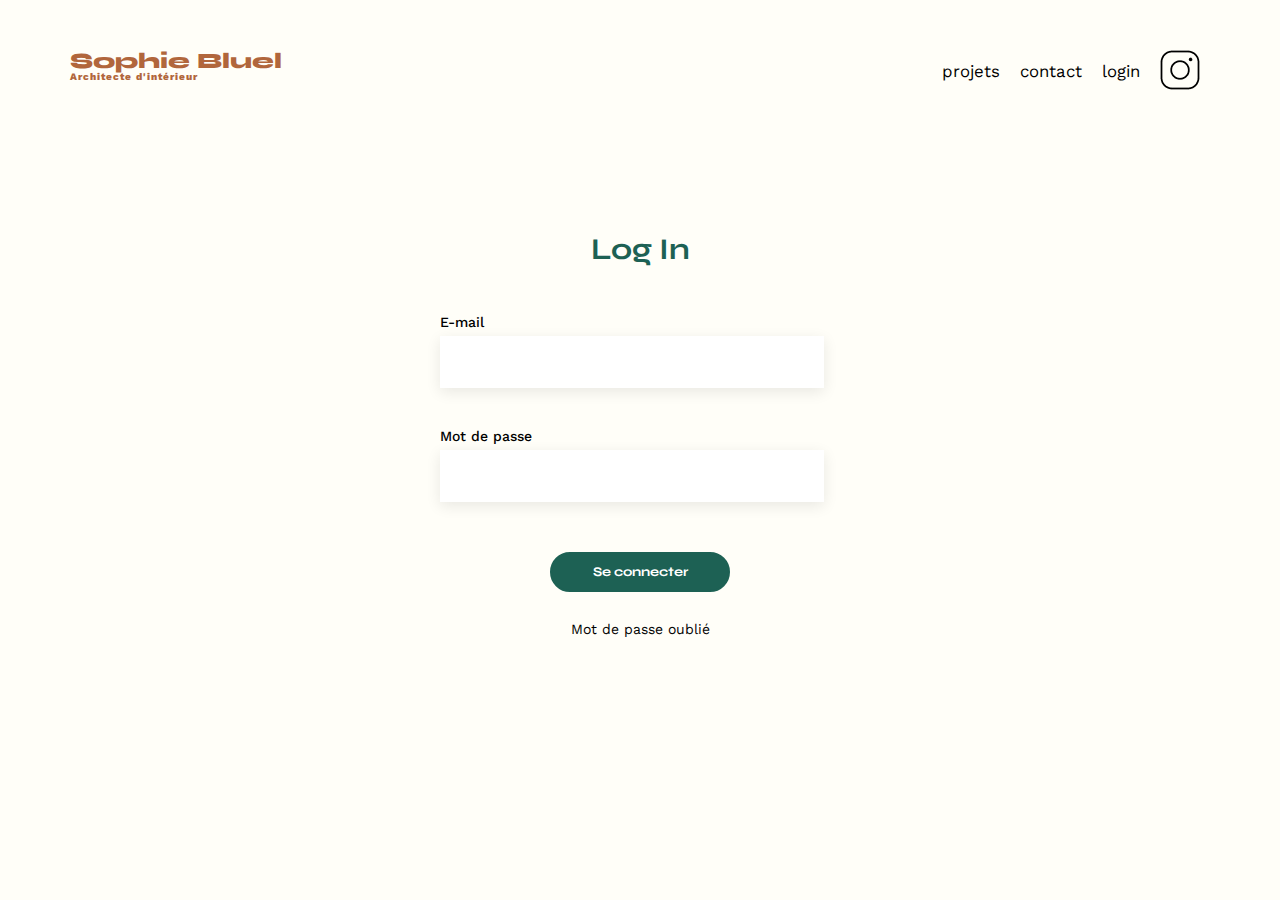
==== FrontEnd/login.html @ e3b065b9 "page de login intégrée non fonctionnelle" ====
<!DOCTYPE html>
<html lang="fr">
  <head>
    <meta charset="UTF-8" />
    <title>Sophie Bluel - Architecte d'intérieur</title>
    <meta name="viewport" content="width=device-width, initial-scale=1.0" />
    <link rel="preconnect" href="https://fonts.googleapis.com" />
    <link rel="preconnect" href="https://fonts.gstatic.com" crossorigin />
    <link
      href="https://fonts.googleapis.com/css2?family=Syne:wght@700;800&family=Work+Sans&display=swap"
      rel="stylesheet"
    />
    <meta name="description" content="" />
    <link rel="stylesheet" href="./assets/style.css" />
    <script src="./assets/index.js"></script>
  </head>
  <body>
    <header>
      <h1>Sophie Bluel <span>Architecte d'intérieur</span></h1>
      <nav>
        <ul>
          <li>projets</li>
          <li>contact</li>
          <li><a href="./login.html">login</a></li>
          <li><img src="./assets/icons/instagram.png" alt="Instagram" /></li>
        </ul>
      </nav>
    </header>
    <main class="logincard">
      <div class="login">
        <h2>Log In</h2>
        <form>
          <label >E-mail</label>
          <input type="text" id="username" name="username" required />

          <label>Mot de passe</label>
          <input type="password" id="password" name="password" required />
          <div class="loginbas">
          <button type="submit">Se connecter</button>
          <a a href=#>Mot de passe oublié</a>
        </div>
        </form>
      </div>
    </main>
  </body>
</html>
---- FrontEnd/assets/style.css ----
/* http://meyerweb.com/eric/tools/css/reset/
   v2.0 | 20110126
   License: none (public domain)
*/

html, body, div, span, applet, object, iframe,
h1, h2, h3, h4, h5, h6, p, blockquote, pre,
a, abbr, acronym, address, big, cite, code,
del, dfn, em, img, ins, kbd, q, s, samp,
small, strike, strong, sub, sup, tt, var,
b, u, i, center,
dl, dt, dd, ol, ul, li,
fieldset, form, label, legend,
table, caption, tbody, tfoot, thead, tr, th, td,
article, aside, canvas, details, embed,
figure, figcaption, footer, header, hgroup,
menu, nav, output, ruby, section, summary,
time, mark, audio, video {
	margin: 0;
	padding: 0;
	border: 0;
	font-size: 100%;
	font: inherit;
	vertical-align: baseline;
}
/* HTML5 display-role reset for older browsers */
article, aside, details, figcaption, figure,
footer, header, hgroup, menu, nav, section {
	display: block;
}
body {
	line-height: 1;
	background-color: #FFFEF8;
}
ol, ul {
	list-style: none;
}
blockquote, q {
	quotes: none;
}
blockquote:before, blockquote:after,
q:before, q:after {
	content: '';
	content: none;
}
table {
	border-collapse: collapse;
	border-spacing: 0;
}
/** end reset css**/
body {
	max-width: 1140px;
	margin:auto;
	font-family: 'Work Sans' ;
	font-size: 14px;
}
header {
	display: flex;
	justify-content: space-between;
	margin: 50px 0
}
section {
	margin: 50px 0
}

h1{
	display: flex;
	flex-direction: column;
	font-family: 'Syne';
	font-size: 22px;
	font-weight: 800;
	color: #B1663C
}

h1 > span {
	font-family: 'Work Sans';
	font-size:10px;
	letter-spacing: 0.1em;
;
}

h2{
	font-family: 'Syne';
	font-weight: 700;
	font-size: 30px;
	color: #1D6154
}
nav ul {
	display: flex;
	align-items: center;
	list-style-type: none;

}
nav li {
	padding: 0 10px;
	font-size: 1.2em;
}

li:hover {
	color: #B1663C;
}
#introduction {
	display: flex;
	align-items: center;
}
#introduction figure {
	flex: 1
}
#introduction img {
	display: block;
	margin: auto;
	width: 80%;
}

#introduction article {
	flex: 1
}
#introduction h2 {
	margin-bottom: 1em;
}

#introduction p {
	margin-bottom: 0.5em;
}
#portfolio h2 {
	text-align: center;
	margin-bottom: 1em;
}
.gallery {
	width: 100%;
	display: grid;
	grid-template-columns: 1fr 1fr 1fr;
	grid-column-gap: 20px;
	grid-row-gap: 20px;
}

.gallery img {
	width: 100%;

}
#contact {
	width: 50%;
margin: auto;
}
#contact > * {
	text-align: center;

}
#contact h2{
	margin-bottom: 20px;
}
#contact form {
	text-align: left;
	margin-top:30px;
	display: flex;
	flex-direction: column;
}

#contact input {
	height: 50px;
	font-size: 1.2em;
	border: none;
	box-shadow: 0px 4px 14px rgba(0, 0, 0, 0.09);
}
#contact label {
	margin: 2em 0 1em 0;
}
#contact textarea {
	border: none;
	box-shadow: 0px 4px 14px rgba(0, 0, 0, 0.09);
}

input[type="submit"]{
	font-family: 'Syne';
	font-weight: 700;
	color: white;
	background-color: #1D6154;
	margin : 2em auto ;
	width: 180px;
	text-align: center;
	border-radius: 60px ;
}

footer nav ul {
	display: flex;
	justify-content: flex-end;
	margin: 2em
}
#boutons {
	display: flex;
	justify-content: center; 
	padding-bottom: 50px;
	}
button {
	font-family: 'Syne';
	font-weight: 700;
	text-align: center;
	border-radius: 60px;
	border:2px solid #1D6154;
	background: #FFFEF8;
	margin:10px;
	padding: 10px 20px;
	color: #1D6154;
}
button:focus {
	background-color: #1D6154;
	color: #FFFEF8;
	border: 2px solid #1D6154;
}

/* log in */
.logincard {
	margin-top: 8%;
	align-items: center;
	display: flex;
	justify-content: center;
	font-family: 'Work Sans' ;
	font-size: 14px;
}
.login {
	margin-top: 30px;
	padding: 20px;
	width: 400px ;
	align-items: center;
  	justify-content: center;
  }
  
 .login h2 {
	text-align: center;
  }
  
  form {
	display: flex;
	flex-direction: column;
	color: black;
	margin-top: 50px;
  }
  
  .login label {
	margin-bottom: 6px;
	font-family: "Work Sans";
	font-size: 14px;
	font-style: normal;
	font-weight: 500;
	line-height: normal; 
  }
  
 .login input {
	height: 50px;
	font-size: 1.2em;
	border: none;
	box-shadow: 0px 4px 14px rgba(0, 0, 0, 0.09);
	width: 380px;
	text-align: center;
	margin-bottom: 40px;
	color: ##FFFEF8;
	border: ##FFFEF8;
	align-items: center;
 	justify-content: center;
  }
  .login button{
	align-items: center;
 	justify-content: center;
	color: white;
	background-color: #1D6154;
	width: 180px;
	margin-bottom:30px;
  }
  .loginbas {
	align-items: center;
	display: flex;
	flex-direction: column;
  }
  /*liens*/
  a {
	text-decoration: none;
	color: black;
  }
  /* lien nav login */
  nav a:hover {
	color: #B1663C;
}
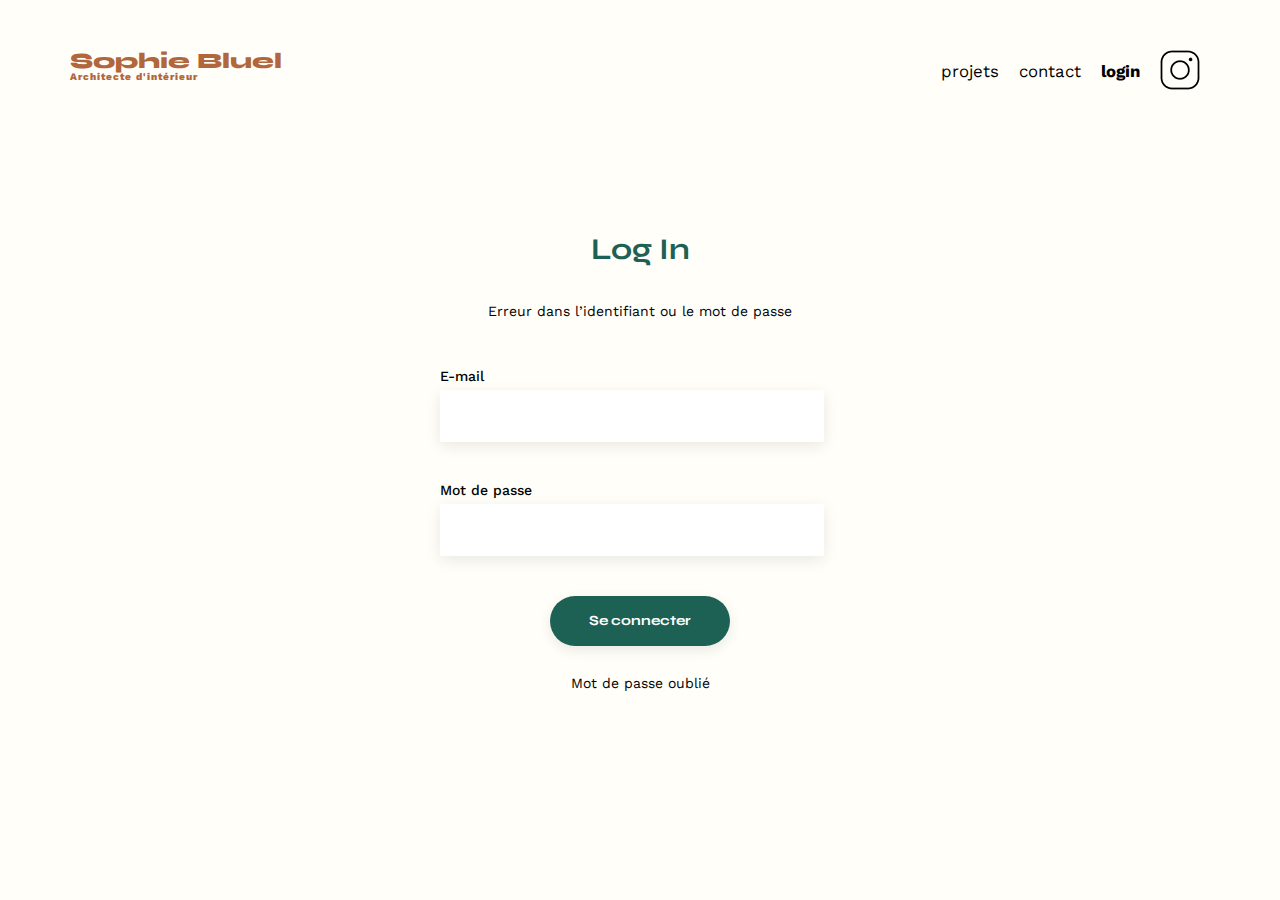
==== commit 8cd7b1b0: "Fonction get value pour login" ====
--- a/FrontEnd/login.html
+++ b/FrontEnd/login.html
@@ -11,17 +11,20 @@
       rel="stylesheet"
     />
     <meta name="description" content="" />
+    <link rel="stylesheet" href="https://cdnjs.cloudflare.com/ajax/libs/font-awesome/6.2.1/css/all.min.css"
+        integrity="sha512-MV7K8+y+gLIBoVD59lQIYicR65iaqukzvf/nwasF0nqhPay5w/9lJmVM2hMDcnK1OnMGCdVK+iQrJ7lzPJQd1w=="
+        crossorigin="anonymous" referrerpolicy="no-referrer" >
     <link rel="stylesheet" href="./assets/style.css" />
-    <script src="./assets/index.js"></script>
+    <script src="./assets/login.js"></script>
   </head>
   <body>
     <header>
       <h1>Sophie Bluel <span>Architecte d'intérieur</span></h1>
       <nav>
         <ul>
-          <li>projets</li>
-          <li>contact</li>
-          <li><a href="./login.html">login</a></li>
+          <li><a href="index.html#portfolio">projets</a></li>
+          <li><a href="index.html#contact">contact</a></li>
+          <li><a id="loginactive" href="./login.html">login</a></li>
           <li><img src="./assets/icons/instagram.png" alt="Instagram" /></li>
         </ul>
       </nav>
@@ -29,16 +32,27 @@
     <main class="logincard">
       <div class="login">
         <h2>Log In</h2>
+        <div id="msgerror">
+          <h3>Erreur dans l’identifiant ou le mot de passe</h3>
+        </div>
         <form>
-          <label >E-mail</label>
-          <input type="text" id="username" name="username" required />
-
+          <!--<label >E-mail</label>
+          <input type="text" id="username" name="username" value="" required />
           <label>Mot de passe</label>
-          <input type="password" id="password" name="password" required />
+          <input type="password" id="password" name="password" value="" required />
           <div class="loginbas">
-          <button type="submit">Se connecter</button>
+          <button type="submit" onClick="getValue();">Se connecter</button>
           <a a href=#>Mot de passe oublié</a>
         </div>
+      -->
+          <label>E-mail</label>
+          <input type="text" id="email" value="" />
+          <label>Mot de passe</label>
+          <input type="text" id="password" value="" />
+          <div class="loginbas">
+            <input type="button" id="btnconnection" onClick="getValue();" value="Se connecter"/>
+            <a a href="#">Mot de passe oublié</a>
+          </div>
         </form>
       </div>
     </main>
--- a/FrontEnd/assets/style.css
+++ b/FrontEnd/assets/style.css
@@ -214,19 +214,27 @@
 	align-items: center;
 	display: flex;
 	justify-content: center;
-	font-family: 'Work Sans' ;
-	font-size: 14px;
-}
-.login {
+	font-family: "Work Sans";
+	font-size: 14px;
+  }
+  #loginactive {
+	font-weight: bolder;
+  }
+  .login {
 	margin-top: 30px;
 	padding: 20px;
-	width: 400px ;
-	align-items: center;
-  	justify-content: center;
-  }
-  
- .login h2 {
-	text-align: center;
+	width: 400px;
+	align-items: center;
+	justify-content: center;
+  }
+  
+  .login h2 {
+	text-align: center;
+  }
+  #msgerror {
+	display: block;
+	text-align: center;
+	padding-top: 40px;
   }
   
   form {
@@ -242,10 +250,10 @@
 	font-size: 14px;
 	font-style: normal;
 	font-weight: 500;
-	line-height: normal; 
-  }
-  
- .login input {
+	line-height: normal;
+  }
+  
+  .login input {
 	height: 50px;
 	font-size: 1.2em;
 	border: none;
@@ -253,18 +261,23 @@
 	width: 380px;
 	text-align: center;
 	margin-bottom: 40px;
-	color: ##FFFEF8;
-	border: ##FFFEF8;
-	align-items: center;
- 	justify-content: center;
-  }
-  .login button{
-	align-items: center;
- 	justify-content: center;
-	color: white;
-	background-color: #1D6154;
+	color: #fffef8;
+	border: #fffef8;
+	align-items: center;
+	justify-content: center;
+  }
+  .login #btnconnection {
+	color: #fff;
+	text-align: center;
+	font-family: Syne;
+	font-size: 14px;
+	font-style: normal;
+	font-weight: 700;
+	line-height: normal;
+	border-radius: 60px;
+	background: #1d6154;
 	width: 180px;
-	margin-bottom:30px;
+	margin-bottom: 30px;
   }
   .loginbas {
 	align-items: center;
@@ -278,5 +291,5 @@
   }
   /* lien nav login */
   nav a:hover {
-	color: #B1663C;
-}+	color: #b1663c;
+  }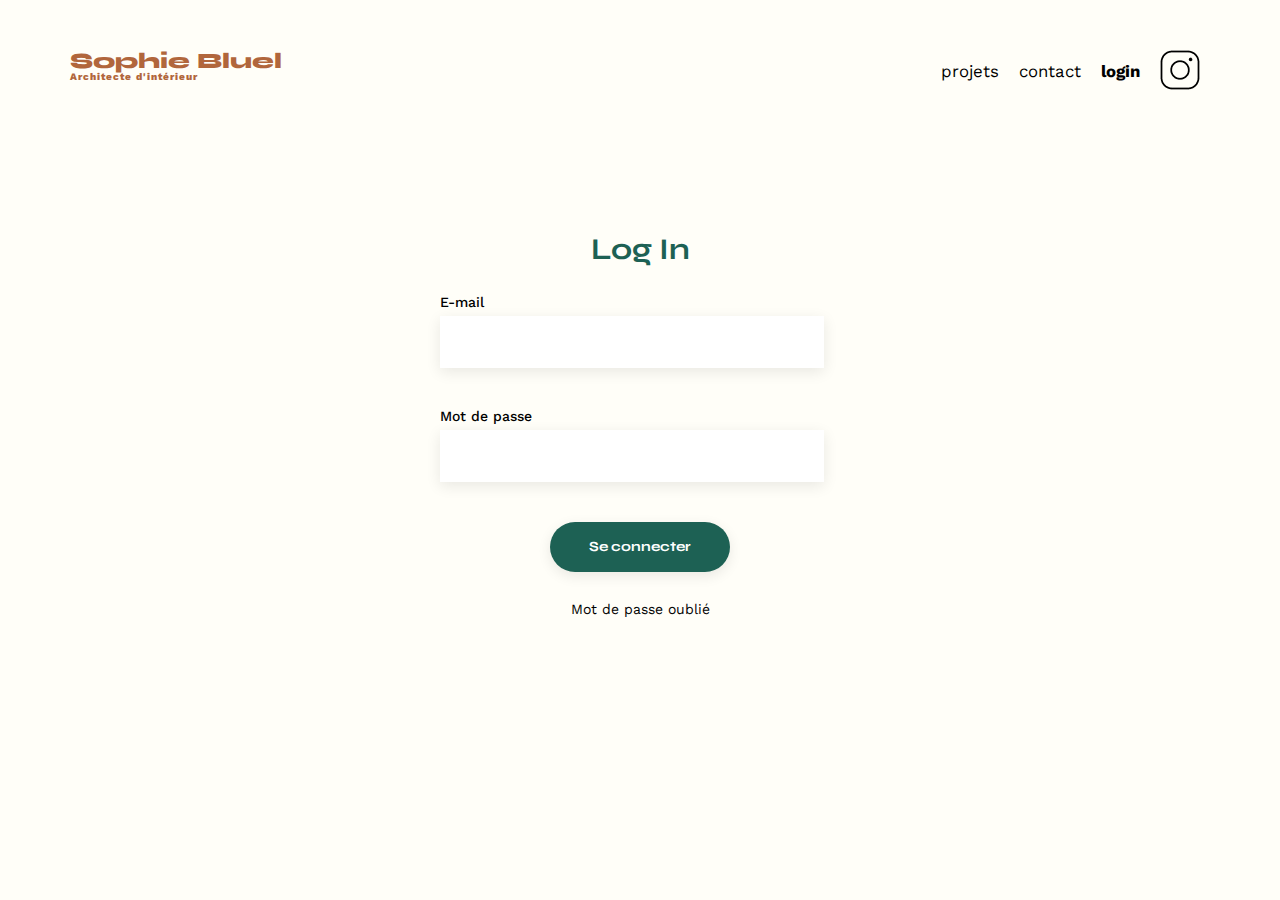
==== commit b62cd23f: "Validation w3c" ====
--- a/FrontEnd/login.html
+++ b/FrontEnd/login.html
@@ -51,7 +51,7 @@
           <input type="text" id="password" value="" />
           <div class="loginbas">
             <input type="button" id="btnconnection" onClick="getValue();" value="Se connecter"/>
-            <a a href="#">Mot de passe oublié</a>
+            <a href="#">Mot de passe oublié</a>
           </div>
         </form>
       </div>
--- a/FrontEnd/assets/style.css
+++ b/FrontEnd/assets/style.css
@@ -49,247 +49,582 @@
 }
 /** end reset css**/
 body {
-	max-width: 1140px;
-	margin:auto;
-	font-family: 'Work Sans' ;
-	font-size: 14px;
+  max-width: 1140px;
+  margin: auto;
+  font-family: "Work Sans";
+  font-size: 14px;
 }
 header {
-	display: flex;
-	justify-content: space-between;
-	margin: 50px 0
+  display: flex;
+  justify-content: space-between;
+  margin: 50px 0;
 }
 section {
-	margin: 50px 0
-}
-
-h1{
-	display: flex;
-	flex-direction: column;
-	font-family: 'Syne';
-	font-size: 22px;
-	font-weight: 800;
-	color: #B1663C
+  margin: 50px 0;
+}
+
+h1 {
+  display: flex;
+  flex-direction: column;
+  font-family: "Syne";
+  font-size: 22px;
+  font-weight: 800;
+  color: #b1663c;
 }
 
 h1 > span {
-	font-family: 'Work Sans';
-	font-size:10px;
-	letter-spacing: 0.1em;
-;
-}
-
-h2{
-	font-family: 'Syne';
-	font-weight: 700;
-	font-size: 30px;
-	color: #1D6154
+  font-family: "Work Sans";
+  font-size: 10px;
+  letter-spacing: 0.1em;
+}
+
+h2 {
+  font-family: "Syne";
+  font-weight: 700;
+  font-size: 30px;
+  color: #1d6154;
 }
 nav ul {
-	display: flex;
-	align-items: center;
-	list-style-type: none;
-
+  display: flex;
+  align-items: center;
+  list-style-type: none;
 }
 nav li {
-	padding: 0 10px;
-	font-size: 1.2em;
+  padding: 0 10px;
+  font-size: 1.2em;
 }
 
 li:hover {
-	color: #B1663C;
+  color: #b1663c;
 }
 #introduction {
-	display: flex;
-	align-items: center;
+  display: flex;
+  align-items: center;
 }
 #introduction figure {
-	flex: 1
+  flex: 1;
 }
 #introduction img {
-	display: block;
-	margin: auto;
-	width: 80%;
+  display: block;
+  margin: auto;
+  width: 80%;
 }
 
 #introduction article {
-	flex: 1
+  flex: 1;
 }
 #introduction h2 {
-	margin-bottom: 1em;
+  margin-bottom: 1em;
 }
 
 #introduction p {
-	margin-bottom: 0.5em;
+  margin-bottom: 0.5em;
 }
 #portfolio h2 {
-	text-align: center;
-	margin-bottom: 1em;
+  text-align: center;
+  margin-bottom: 1em;
 }
 .gallery {
-	width: 100%;
-	display: grid;
-	grid-template-columns: 1fr 1fr 1fr;
-	grid-column-gap: 20px;
-	grid-row-gap: 20px;
+  width: 100%;
+  display: grid;
+  grid-template-columns: 1fr 1fr 1fr;
+  grid-column-gap: 20px;
+  grid-row-gap: 20px;
 }
 
 .gallery img {
-	width: 100%;
-
+  width: 100%;
 }
 #contact {
-	width: 50%;
-margin: auto;
+  width: 50%;
+  margin: auto;
 }
 #contact > * {
-	text-align: center;
-
-}
-#contact h2{
-	margin-bottom: 20px;
+  text-align: center;
+}
+#contact h2 {
+  margin-bottom: 20px;
 }
 #contact form {
-	text-align: left;
-	margin-top:30px;
-	display: flex;
-	flex-direction: column;
+  text-align: left;
+  margin-top: 30px;
+  display: flex;
+  flex-direction: column;
 }
 
 #contact input {
-	height: 50px;
-	font-size: 1.2em;
-	border: none;
-	box-shadow: 0px 4px 14px rgba(0, 0, 0, 0.09);
+  height: 50px;
+  font-size: 1.2em;
+  border: none;
+  box-shadow: 0px 4px 14px rgba(0, 0, 0, 0.09);
 }
 #contact label {
-	margin: 2em 0 1em 0;
+  margin: 2em 0 1em 0;
 }
 #contact textarea {
-	border: none;
-	box-shadow: 0px 4px 14px rgba(0, 0, 0, 0.09);
-}
-
-input[type="submit"]{
-	font-family: 'Syne';
-	font-weight: 700;
-	color: white;
-	background-color: #1D6154;
-	margin : 2em auto ;
-	width: 180px;
-	text-align: center;
-	border-radius: 60px ;
+  border: none;
+  box-shadow: 0px 4px 14px rgba(0, 0, 0, 0.09);
+}
+
+input[type="submit"] {
+  font-family: "Syne";
+  font-weight: 700;
+  color: white;
+  background-color: #1d6154;
+  margin: 2em auto;
+  width: 180px;
+  text-align: center;
+  border-radius: 60px;
 }
 
 footer nav ul {
-	display: flex;
-	justify-content: flex-end;
-	margin: 2em
+  display: flex;
+  justify-content: flex-end;
+  margin: 2em;
 }
 #boutons {
-	display: flex;
-	justify-content: center; 
-	padding-bottom: 50px;
-	}
+  /*display none en login*/
+  display: flex;
+  justify-content: center;
+  padding-bottom: 50px;
+}
 button {
-	font-family: 'Syne';
-	font-weight: 700;
-	text-align: center;
-	border-radius: 60px;
-	border:2px solid #1D6154;
-	background: #FFFEF8;
-	margin:10px;
-	padding: 10px 20px;
-	color: #1D6154;
+  font-family: "Syne";
+  font-weight: 700;
+  text-align: center;
+  border-radius: 60px;
+  border: 2px solid #1d6154;
+  background: #fffef8;
+  margin: 10px;
+  padding: 10px 20px;
+  color: #1d6154;
 }
 button:focus {
-	background-color: #1D6154;
-	color: #FFFEF8;
-	border: 2px solid #1D6154;
+  background-color: #1d6154;
+  color: #fffef8;
+  border: 2px solid #1d6154;
 }
 
 /* log in */
 .logincard {
-	margin-top: 8%;
-	align-items: center;
-	display: flex;
-	justify-content: center;
-	font-family: "Work Sans";
-	font-size: 14px;
+  margin-top: 8%;
+  align-items: center;
+  display: flex;
+  justify-content: center;
+  font-family: "Work Sans";
+  font-size: 14px;
+}
+#loginactive {
+  font-weight: bolder;
+}
+.login {
+  margin-top: 30px;
+  padding: 20px;
+  width: 400px;
+  align-items: center;
+  justify-content: center;
+}
+
+.login h2 {
+  text-align: center;
+}
+#msgerror {
+  display: none;
+  text-align: center;
+  padding-top: 40px;
+  color: #b1663c;
+}
+
+form {
+  display: flex;
+  flex-direction: column;
+  color: black;
+  margin-top: 30px;
+}
+
+.login label {
+  margin-bottom: 6px;
+  font-family: "Work Sans";
+  font-size: 14px;
+  font-style: normal;
+  font-weight: 500;
+  line-height: normal;
+}
+
+.login input {
+  height: 50px;
+  font-size: 1.2em;
+  border: none;
+  box-shadow: 0px 4px 14px rgba(0, 0, 0, 0.09);
+  width: 380px;
+  text-align: center;
+  margin-bottom: 40px;
+  color: black;
+  border: #fffef8;
+  align-items: center;
+  justify-content: center;
+}
+.login #btnconnection {
+  color: #fff;
+  text-align: center;
+  font-family: Syne;
+  font-size: 14px;
+  font-style: normal;
+  font-weight: 700;
+  line-height: normal;
+  border-radius: 60px;
+  background: #1d6154;
+  width: 180px;
+  margin-bottom: 30px;
+}
+.loginbas {
+  align-items: center;
+  display: flex;
+  flex-direction: column;
+}
+/*liens*/
+a {
+  text-decoration: none;
+  color: black;
+}
+/* lien nav login */
+nav a:hover {
+  color: #b1663c;
+}
+/* Login */
+/* Partie Admin*/
+#logout {
+  display: none;
+  margin-left: -20px;
+}
+/*mode edition nav*/
+
+.editor {
+  /*display flex pour l'admin*/
+  padding: 15px;
+  justify-content: center;
+  display: none;
+  flex-direction: row;
+  background-color: black;
+  width: 150%;
+  margin-left: -28%;
+}
+.editor i {
+  color: white;
+  padding-right: 12px;
+  margin-top: 2px;
+}
+.editor h2 {
+  color: white;
+  text-align: center;
+  font-family: "Work Sans";
+  font-size: 16px;
+  font-style: normal;
+  font-weight: 400;
+  line-height: normal;
+}
+/*modifier les projets*/
+.projetlogin {
+  display: flex;
+  justify-content: center;
+  padding-top: 40px;
+}
+.modifier {
+  /* display flex pour modifier les projets Admin seulement*/
+  display: none;
+  flex-direction: row;
+  padding-left: 28px;
+  text-align: center;
+}
+.modifier i {
+  color: black;
+  padding-right: 8px;
+  margin-top: 10px;
+}
+.modifier h2 {
+  color: black;
+  text-align: center;
+  font-family: "Work Sans";
+  font-size: 16px;
+  font-style: normal;
+  font-weight: 400;
+  line-height: normal;
+  margin-top: 8px;
+}
+/*modale*/
+#modale {
+  /*display flex via js*/
+  display: none;
+}
+.containermodale {
+	position: fixed;
+	left: 0;
+	top: 0;
+	width: 100%; 
+	height: 100%;
+	background-color: rgba(0,0,0,0.4);
+  justify-content: center;
+  align-items: center;
+}
+.modale {
+  border-radius: 10px;
+  background: #FFF; 
+  width: 630px;
+  height: 670px; 
+  margin-top: 180px;
+  display: flex;
+  flex-direction: column;
+  justify-content: space-around;
+  align-items: center;
+  position: relative;
+}
+.modale1 {
+  display: flex;
+  flex-direction: column;
+  justify-content: space-around;
+  height: 100%;
+}
+.modale2 {
+  display: none;
+  height: 100%;
+  width: 100%;
+  flex-direction: column;
+  justify-content: space-around;
+  align-items: center;
+  position: relative;
+}
+.modale h2 {
+color: #000;
+padding-top: 45px;
+padding-bottom: 15px;
+text-align: center;
+font-family: "Work Sans";
+font-style: normal;
+font-weight: 400;
+line-height: normal;
+}
+.modale1 input {
+  color: #fff;
+  text-align: center;
+  font-family: Syne;
+  font-size: 14px;
+  font-style: normal;
+  font-weight: 700;
+  line-height: normal;
+  border-radius: 60px;
+  border: #1d6154;
+  background: #1d6154;
+  width: 180px;
+  margin-bottom: 30px;
+  padding: 10px 20px;
+}
+
+/* Ajouter un projet */
+/* Ensemble de la modale */
+.modale2box {
+  width: 420px;
+}
+#emptyField {
+  display: none;
+  justify-content: center;
+  color: #B1663C; 
+  text-align: center;
+  margin-top: 20px;
+  margin-bottom: -20px;
+}
+.form-group-photo {
+  width: 420px;
+  height: 169px;
+  border-radius: 3px;
+  background: #E8F1F6;
+  display: flex;
+  align-items: center;
+  flex-direction: column;
+  justify-content: space-around;
+}
+
+.imgInput {
+  width: 180px;
+  height: 50px;
+  opacity: 0;
+  overflow: hidden;
+  position: absolute;
+  cursor: pointer;
+}
+
+.imgLabel {
+  cursor: pointer;
+  display: inline-flex;
+  align-items: center;
+  color: #306685;
+  text-align: center;
+  font-family: "Work Sans";
+  font-size: 15px;
+  font-style: normal;
+  font-weight: 800;
+  padding: 10px 28px;
+  border-radius: 50px;
+  background: #CBD6DC;
+}
+
+.fa-image {
+  font-size: 76px;
+  align-items: center;
+  margin-top: 3px;
+  color: #B9C5CC;
+}
+#taillemaxphoto {
+  color: #444;
+  text-align: center;
+  font-family: "Work Sans";
+  font-size: 10px;
+  font-style: normal;
+  font-weight: 400;
+  line-height: normal;
+}
+
+#preview {
+  display: none;
+  width: 130px;
+  height: 169px;
   }
-  #loginactive {
-	font-weight: bolder;
+
+.modale2box input {
+  height: 50px;
+  font-size: 1.2em;
+  border: none;
+  box-shadow: 0px 4px 14px rgba(0, 0, 0, 0.09);
+  text-align: center;
+  margin-bottom: 40px;
+  color: black;
+  border: #fffef8;
+  align-items: center;
+  justify-content: center;
+  text-align: left;
+  padding-left: 30px;
+  color: #444;
+  font-family: "Work Sans";
+  font-style: normal;
+  font-weight: 400;
+  line-height: normal;
+}
+.modale2 select {
+  height: 50px;
+  font-size: 1.2em;
+  border: none;
+  box-shadow: 0px 4px 14px rgba(0, 0, 0, 0.09);
+  text-align: left;
+  margin-bottom: 40px;
+  color: black;
+  background-color: #FFF;
+  border: #fffef8;
+  align-items: center;
+  justify-content: center;
+  padding-left: 30px;
+  color: #444;
+  font-family: "Work Sans";
+  font-style: normal;
+  font-weight: 400;
+  line-height: normal;
+}
+.modale2box label {
+margin-bottom: 10px;
+}
+.form-group-title {
+  text-align: left;
+  margin: 5px;
+  display: flex;
+  flex-direction: column;
+}
+.form-group-id {
+  text-align: left;
+  margin: 5px;
+  display: flex;
+  flex-direction: column;
+}
+option {
+color: #444;
+font-family: "Work Sans";
+font-style: normal;
+font-weight: 400;
+line-height: normal;
+}
+
+#valider {
+  color: #fff;
+  text-align: center;
+  font-family: Syne;
+  font-size: 14px;
+  font-style: normal;
+  font-weight: 700;
+  line-height: normal;
+  border-radius: 60px;
+  border: #A7A7A7;
+  background: #A7A7A7;
+  width: 180px;
+  margin-bottom: 30px;
+  padding: 10px 20px;
+}
+
+.ligne {
+  border-top: 2px solid #B3B3B3;
+  width: 420px; 
+}
+.fa-xmark {
+  position: absolute;
+  top: 30px;
+  right: 40px;
+  font-size: 25px;
+}
+.fa-arrow-left {
+  position: absolute;
+  top: 30px;
+  left: 40px;
+  font-size: 25px;
   }
-  .login {
-	margin-top: 30px;
-	padding: 20px;
-	width: 400px;
-	align-items: center;
-	justify-content: center;
-  }
-  
-  .login h2 {
-	text-align: center;
-  }
-  #msgerror {
-	display: block;
-	text-align: center;
-	padding-top: 40px;
-  }
-  
-  form {
-	display: flex;
-	flex-direction: column;
-	color: black;
-	margin-top: 50px;
-  }
-  
-  .login label {
-	margin-bottom: 6px;
-	font-family: "Work Sans";
-	font-size: 14px;
-	font-style: normal;
-	font-weight: 500;
-	line-height: normal;
-  }
-  
-  .login input {
-	height: 50px;
-	font-size: 1.2em;
-	border: none;
-	box-shadow: 0px 4px 14px rgba(0, 0, 0, 0.09);
-	width: 380px;
-	text-align: center;
-	margin-bottom: 40px;
-	color: #fffef8;
-	border: #fffef8;
-	align-items: center;
-	justify-content: center;
-  }
-  .login #btnconnection {
-	color: #fff;
-	text-align: center;
-	font-family: Syne;
-	font-size: 14px;
-	font-style: normal;
-	font-weight: 700;
-	line-height: normal;
-	border-radius: 60px;
-	background: #1d6154;
-	width: 180px;
-	margin-bottom: 30px;
-  }
-  .loginbas {
-	align-items: center;
-	display: flex;
-	flex-direction: column;
-  }
-  /*liens*/
-  a {
-	text-decoration: none;
-	color: black;
-  }
-  /* lien nav login */
-  nav a:hover {
-	color: #b1663c;
-  }+
+/* Travaux dans la modale*/
+.galleryModale {
+  display: flex;
+  flex-flow: row wrap;
+  width: 80%;
+  align-self: center;
+}
+.modale1 .ligne {
+  align-self: center;
+}
+.galleryModale img {
+  width: 85px;
+  height: 120px;
+  object-fit: cover;
+  padding: 5px;
+  align-self: start;
+  position: static;
+}
+.poubelle {
+  background-color: #000000af;
+  width: 20px;
+  height: 20px;
+  border-radius: 5px;
+  position: absolute;
+  display: flex;
+}
+.poubelle:hover {
+  background-color: black;
+}
+.galleryModale p {
+  position: relative;
+  top: -122px;
+  right: -63px;
+  width: 22px;
+  height: 22px;
+  cursor: pointer;
+  justify-content: center;
+  align-items: center;
+}
+.fa-trash-can {
+  color: #FFF;
+}
+
+
+
